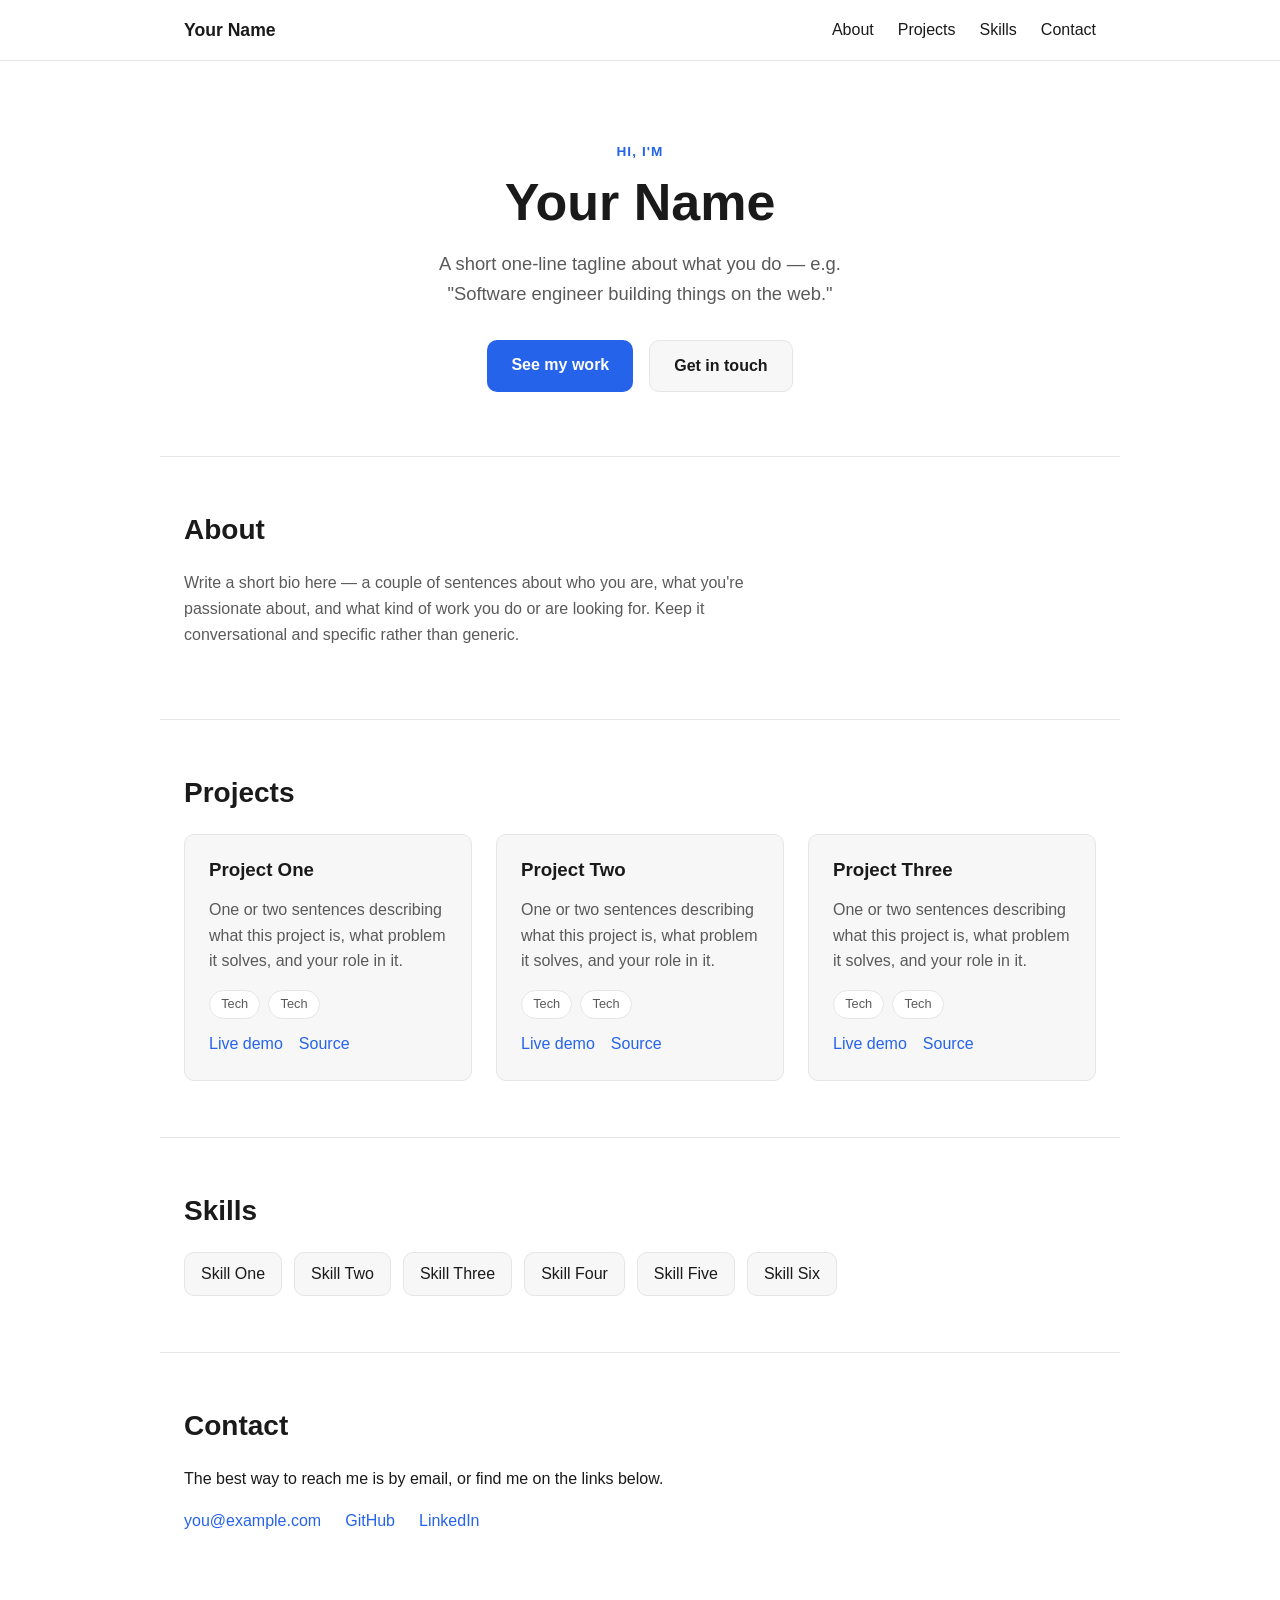
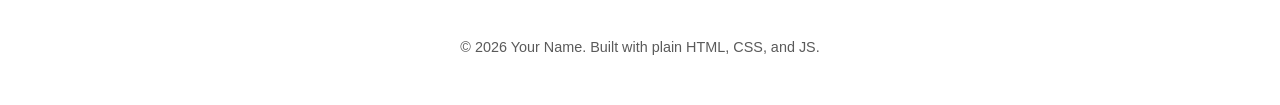
==== index.html @ 6cb765c3 "Initial portfolio site Simple static site with About, Projects, Skills, and Contact sections." ====
<!doctype html>
<html lang="en">
<head>
  <meta charset="UTF-8">
  <meta name="viewport" content="width=device-width, initial-scale=1.0">
  <title>Your Name — Portfolio</title>
  <meta name="description" content="Personal portfolio of Your Name.">
  <link rel="stylesheet" href="styles.css">
</head>
<body>
  <header class="site-header">
    <nav class="nav container">
      <a href="#top" class="nav-brand">Your Name</a>
      <button class="nav-toggle" id="navToggle" aria-label="Toggle navigation" aria-expanded="false">
        <span></span><span></span><span></span>
      </button>
      <ul class="nav-links" id="navLinks">
        <li><a href="#about">About</a></li>
        <li><a href="#projects">Projects</a></li>
        <li><a href="#skills">Skills</a></li>
        <li><a href="#contact">Contact</a></li>
      </ul>
    </nav>
  </header>

  <main>
    <section id="top" class="hero container">
      <div class="hero-content">
        <p class="eyebrow">Hi, I'm</p>
        <h1>Your Name</h1>
        <p class="hero-tagline">A short one-line tagline about what you do — e.g. "Software engineer building things on the web."</p>
        <div class="hero-actions">
          <a href="#projects" class="btn btn-primary">See my work</a>
          <a href="#contact" class="btn btn-secondary">Get in touch</a>
        </div>
      </div>
    </section>

    <section id="about" class="section container">
      <h2 class="section-title">About</h2>
      <div class="about-content">
        <p>
          Write a short bio here — a couple of sentences about who you are, what you're
          passionate about, and what kind of work you do or are looking for. Keep it
          conversational and specific rather than generic.
        </p>
      </div>
    </section>

    <section id="projects" class="section container">
      <h2 class="section-title">Projects</h2>
      <div class="projects-grid">
        <article class="project-card">
          <h3>Project One</h3>
          <p>One or two sentences describing what this project is, what problem it solves, and your role in it.</p>
          <div class="project-tags">
            <span class="tag">Tech</span>
            <span class="tag">Tech</span>
          </div>
          <div class="project-links">
            <a href="#">Live demo</a>
            <a href="#">Source</a>
          </div>
        </article>

        <article class="project-card">
          <h3>Project Two</h3>
          <p>One or two sentences describing what this project is, what problem it solves, and your role in it.</p>
          <div class="project-tags">
            <span class="tag">Tech</span>
            <span class="tag">Tech</span>
          </div>
          <div class="project-links">
            <a href="#">Live demo</a>
            <a href="#">Source</a>
          </div>
        </article>

        <article class="project-card">
          <h3>Project Three</h3>
          <p>One or two sentences describing what this project is, what problem it solves, and your role in it.</p>
          <div class="project-tags">
            <span class="tag">Tech</span>
            <span class="tag">Tech</span>
          </div>
          <div class="project-links">
            <a href="#">Live demo</a>
            <a href="#">Source</a>
          </div>
        </article>
      </div>
    </section>

    <section id="skills" class="section container">
      <h2 class="section-title">Skills</h2>
      <ul class="skills-list">
        <li>Skill One</li>
        <li>Skill Two</li>
        <li>Skill Three</li>
        <li>Skill Four</li>
        <li>Skill Five</li>
        <li>Skill Six</li>
      </ul>
    </section>

    <section id="contact" class="section container">
      <h2 class="section-title">Contact</h2>
      <p>The best way to reach me is by email, or find me on the links below.</p>
      <div class="contact-links">
        <a href="mailto:you@example.com">you@example.com</a>
        <a href="https://github.com/yourhandle" target="_blank" rel="noopener">GitHub</a>
        <a href="https://linkedin.com/in/yourhandle" target="_blank" rel="noopener">LinkedIn</a>
      </div>
    </section>
  </main>

  <footer class="site-footer">
    <div class="container">
      <p>&copy; <span id="year"></span> Your Name. Built with plain HTML, CSS, and JS.</p>
    </div>
  </footer>

  <script src="script.js"></script>
</body>
</html>
---- styles.css ----
:root {
  --color-bg: #ffffff;
  --color-text: #1a1a1a;
  --color-muted: #5a5a5a;
  --color-accent: #2563eb;
  --color-accent-contrast: #ffffff;
  --color-border: #e5e5e5;
  --color-surface: #f7f7f8;
  --max-width: 960px;
  --radius: 10px;
  --font-sans: -apple-system, BlinkMacSystemFont, "Segoe UI", Roboto, Helvetica, Arial, sans-serif;
}

* {
  box-sizing: border-box;
}

html {
  scroll-behavior: smooth;
}

body {
  margin: 0;
  font-family: var(--font-sans);
  color: var(--color-text);
  background: var(--color-bg);
  line-height: 1.6;
}

.container {
  max-width: var(--max-width);
  margin: 0 auto;
  padding: 0 1.5rem;
}

a {
  color: var(--color-accent);
  text-decoration: none;
}

a:hover {
  text-decoration: underline;
}

h1, h2, h3 {
  line-height: 1.2;
  margin: 0 0 0.5rem;
}

/* Header / nav */

.site-header {
  position: sticky;
  top: 0;
  background: rgba(255, 255, 255, 0.9);
  backdrop-filter: saturate(180%) blur(8px);
  border-bottom: 1px solid var(--color-border);
  z-index: 10;
}

.nav {
  display: flex;
  align-items: center;
  justify-content: space-between;
  padding-top: 1rem;
  padding-bottom: 1rem;
}

.nav-brand {
  font-weight: 700;
  font-size: 1.1rem;
  color: var(--color-text);
  text-decoration: none;
}

.nav-links {
  display: flex;
  gap: 1.5rem;
  list-style: none;
  margin: 0;
  padding: 0;
}

.nav-links a {
  color: var(--color-text);
  font-weight: 500;
}

.nav-toggle {
  display: none;
  flex-direction: column;
  gap: 4px;
  background: none;
  border: none;
  cursor: pointer;
  padding: 0.5rem;
}

.nav-toggle span {
  width: 22px;
  height: 2px;
  background: var(--color-text);
  display: block;
}

/* Hero */

.hero {
  padding: 5rem 1.5rem 4rem;
  text-align: center;
}

.eyebrow {
  color: var(--color-accent);
  font-weight: 600;
  text-transform: uppercase;
  letter-spacing: 0.08em;
  font-size: 0.85rem;
  margin: 0 0 0.5rem;
}

.hero h1 {
  font-size: clamp(2.25rem, 5vw, 3.25rem);
}

.hero-tagline {
  color: var(--color-muted);
  font-size: 1.15rem;
  max-width: 40ch;
  margin: 1rem auto 2rem;
}

.hero-actions {
  display: flex;
  gap: 1rem;
  justify-content: center;
  flex-wrap: wrap;
}

.btn {
  display: inline-block;
  padding: 0.75rem 1.5rem;
  border-radius: var(--radius);
  font-weight: 600;
  text-decoration: none;
}

.btn:hover {
  text-decoration: none;
  opacity: 0.9;
}

.btn-primary {
  background: var(--color-accent);
  color: var(--color-accent-contrast);
}

.btn-secondary {
  background: var(--color-surface);
  color: var(--color-text);
  border: 1px solid var(--color-border);
}

/* Sections */

.section {
  padding: 3.5rem 1.5rem;
  border-top: 1px solid var(--color-border);
}

.section-title {
  font-size: 1.75rem;
  margin-bottom: 1.5rem;
}

.about-content p {
  color: var(--color-muted);
  max-width: 65ch;
}

/* Projects */

.projects-grid {
  display: grid;
  grid-template-columns: repeat(auto-fit, minmax(260px, 1fr));
  gap: 1.5rem;
}

.project-card {
  background: var(--color-surface);
  border: 1px solid var(--color-border);
  border-radius: var(--radius);
  padding: 1.5rem;
}

.project-card p {
  color: var(--color-muted);
}

.project-tags {
  display: flex;
  gap: 0.5rem;
  flex-wrap: wrap;
  margin: 0.75rem 0;
}

.tag {
  background: var(--color-bg);
  border: 1px solid var(--color-border);
  border-radius: 999px;
  padding: 0.2rem 0.7rem;
  font-size: 0.8rem;
  color: var(--color-muted);
}

.project-links {
  display: flex;
  gap: 1rem;
  margin-top: 0.75rem;
}

/* Skills */

.skills-list {
  display: flex;
  flex-wrap: wrap;
  gap: 0.75rem;
  list-style: none;
  padding: 0;
  margin: 0;
}

.skills-list li {
  background: var(--color-surface);
  border: 1px solid var(--color-border);
  border-radius: var(--radius);
  padding: 0.5rem 1rem;
  font-weight: 500;
}

/* Contact */

.contact-links {
  display: flex;
  gap: 1.5rem;
  flex-wrap: wrap;
  margin-top: 1rem;
  font-weight: 500;
}

/* Footer */

.site-footer {
  padding: 2rem 1.5rem;
  text-align: center;
  color: var(--color-muted);
  font-size: 0.9rem;
}

/* Responsive nav */

@media (max-width: 640px) {
  .nav-toggle {
    display: flex;
  }

  .nav-links {
    position: absolute;
    top: 100%;
    left: 0;
    right: 0;
    background: var(--color-bg);
    border-bottom: 1px solid var(--color-border);
    flex-direction: column;
    padding: 1rem 1.5rem;
    gap: 1rem;
    display: none;
  }

  .nav-links.open {
    display: flex;
  }
}
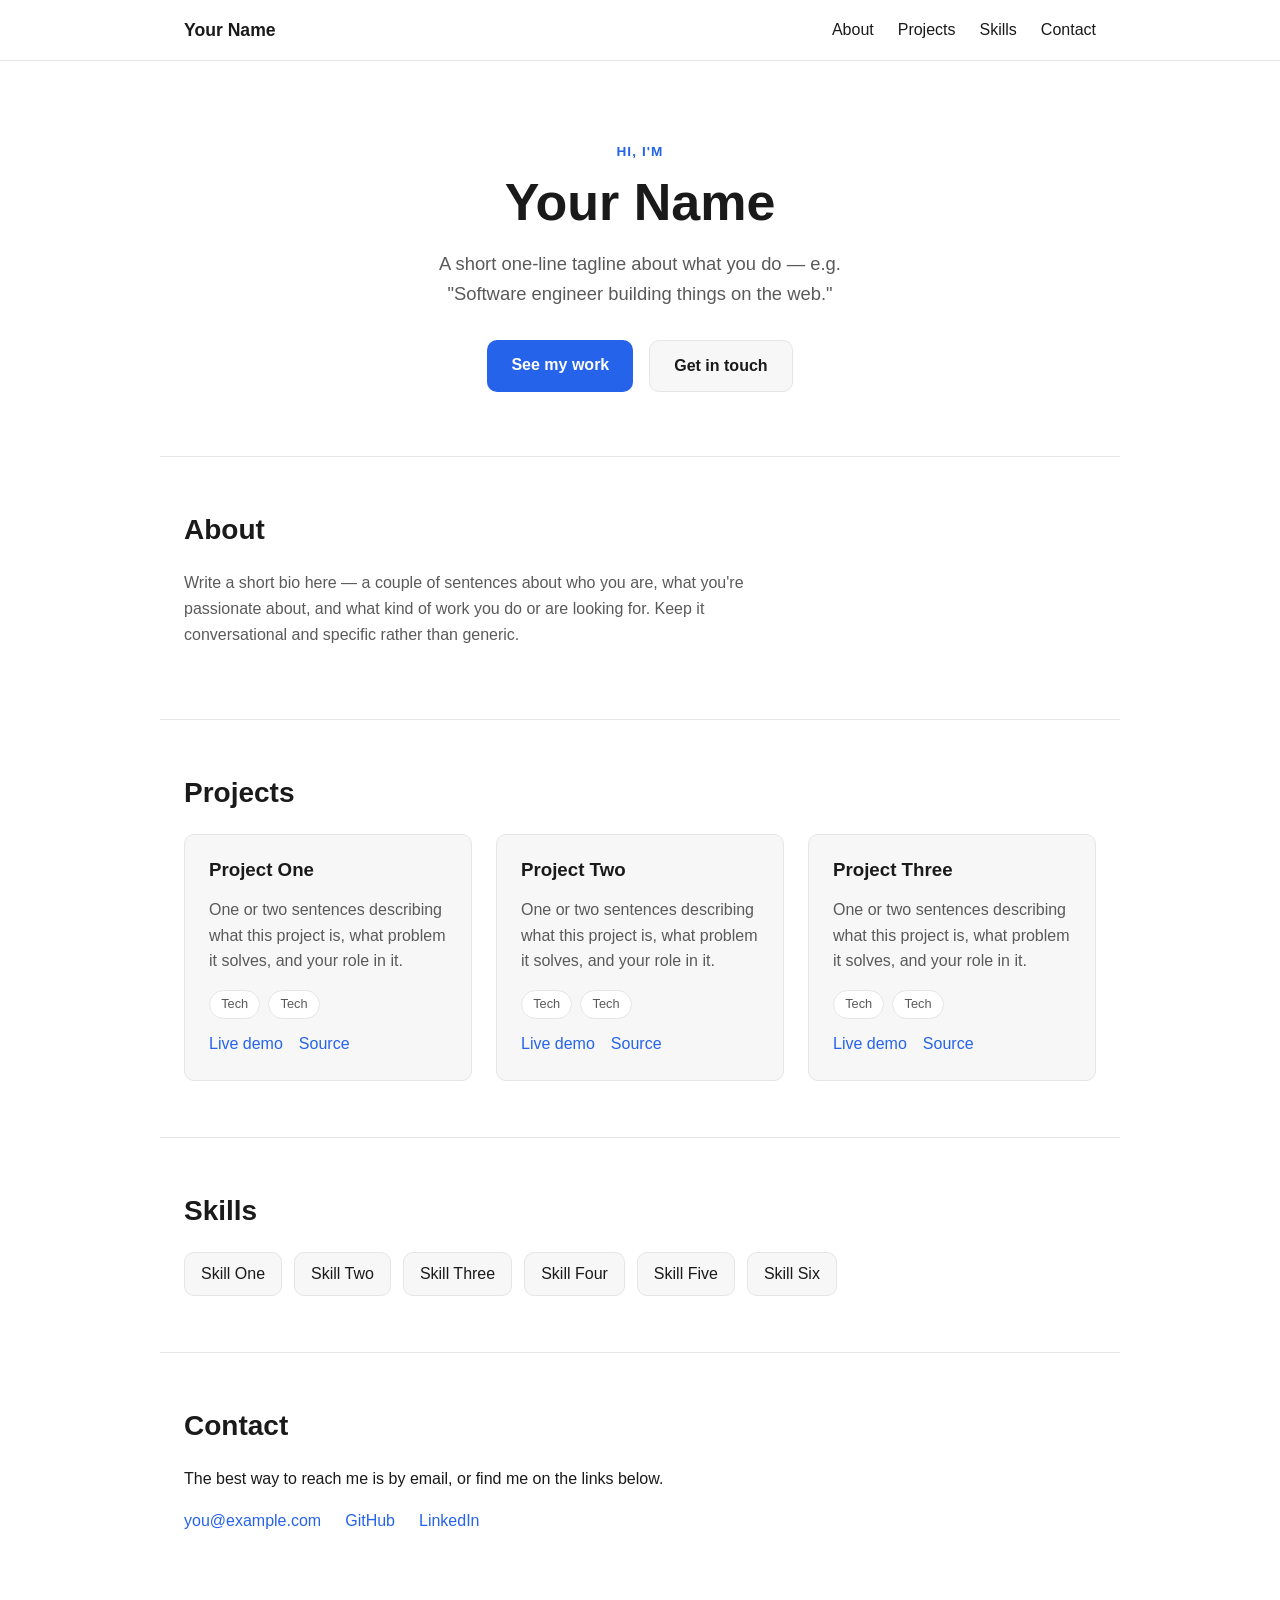
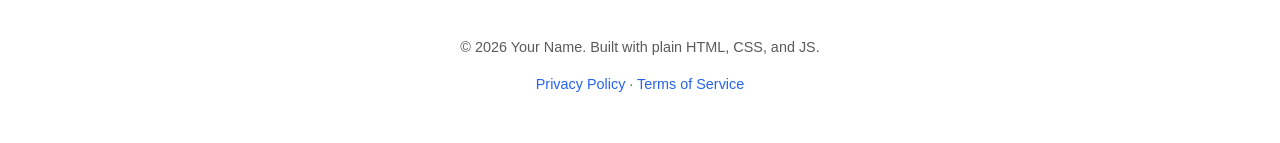
==== commit 35860d15: "Add privacy policy and terms of service pages Needed for Google OAuth sensitive-scope verification f" ====
--- a/index.html
+++ b/index.html
@@ -117,6 +117,7 @@
   <footer class="site-footer">
     <div class="container">
       <p>&copy; <span id="year"></span> Your Name. Built with plain HTML, CSS, and JS.</p>
+      <p><a href="privacy.html">Privacy Policy</a> &middot; <a href="terms.html">Terms of Service</a></p>
     </div>
   </footer>
 
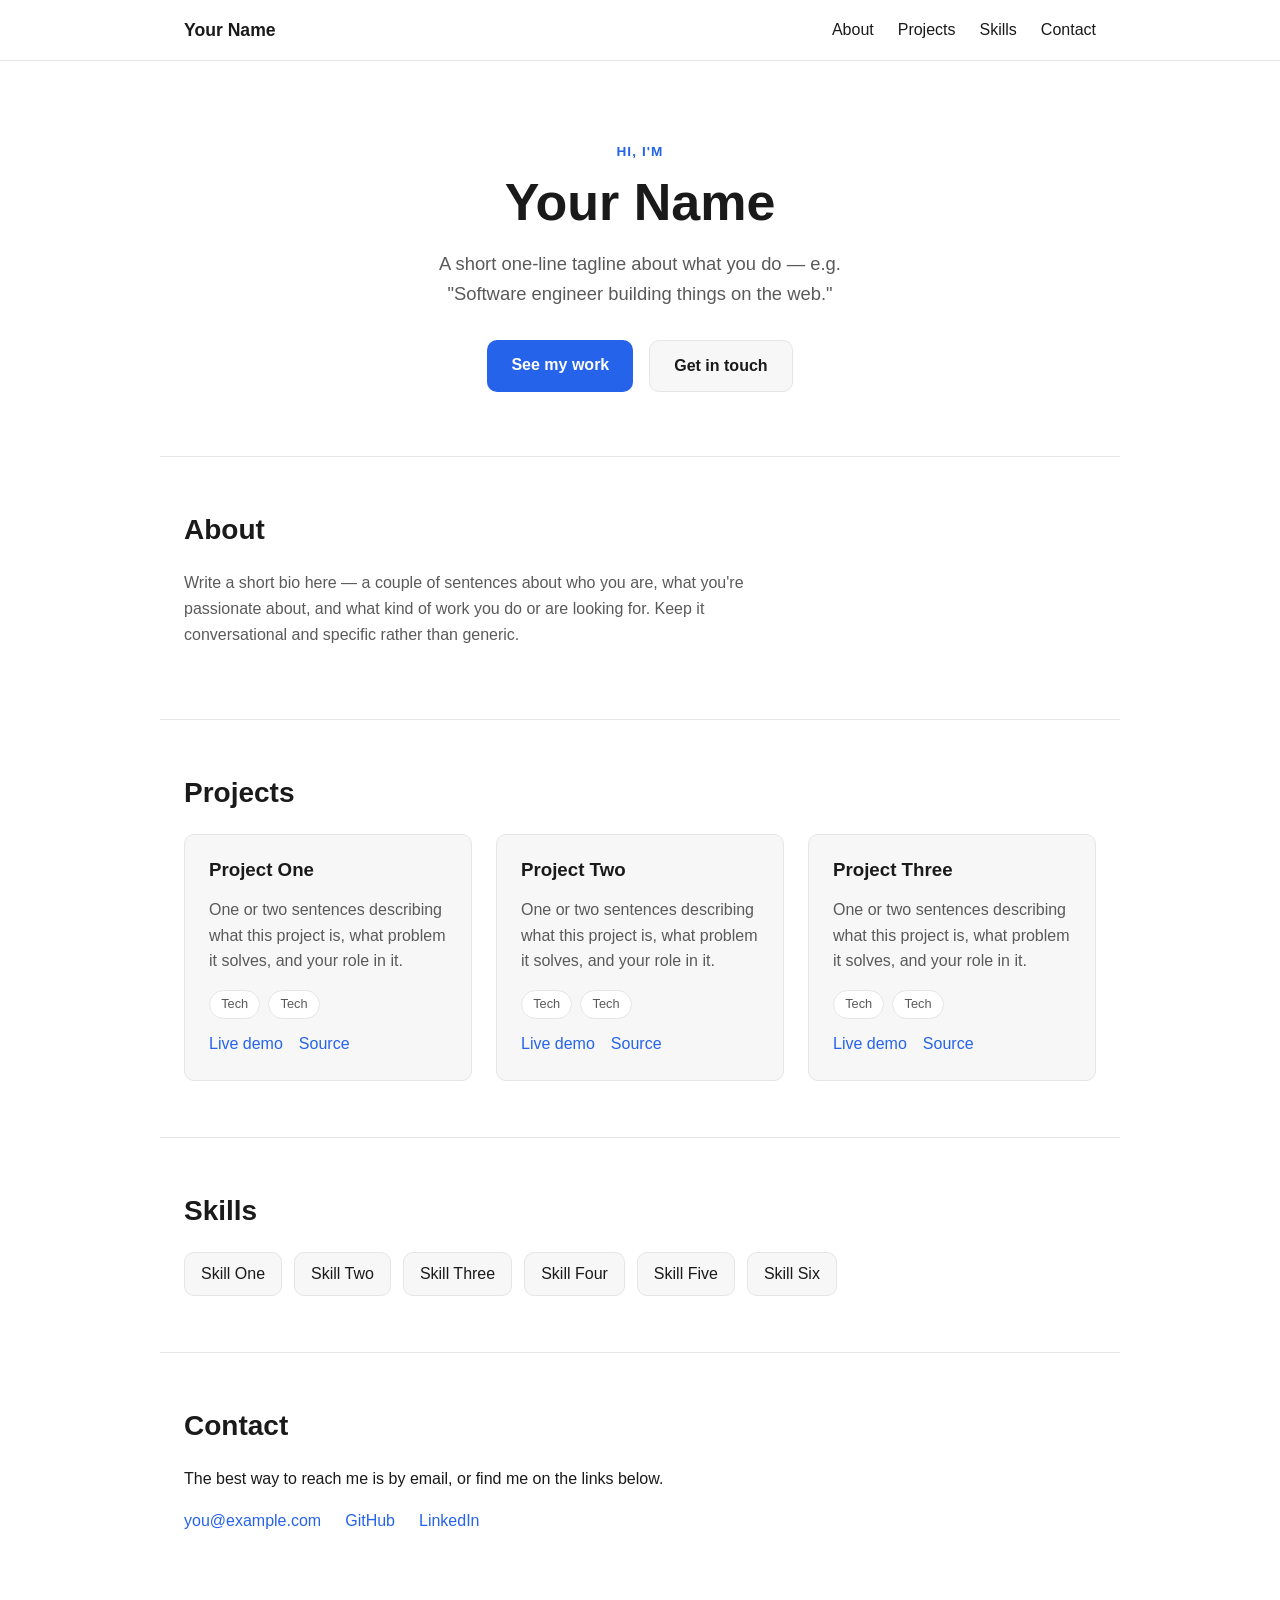
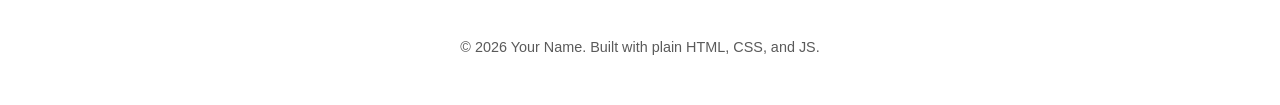
==== commit b70f000d: "Revert "Add privacy policy and terms of service pages" This reverts commit 35860d156331853c50202506d" ====
--- a/index.html
+++ b/index.html
@@ -117,7 +117,6 @@
   <footer class="site-footer">
     <div class="container">
       <p>&copy; <span id="year"></span> Your Name. Built with plain HTML, CSS, and JS.</p>
-      <p><a href="privacy.html">Privacy Policy</a> &middot; <a href="terms.html">Terms of Service</a></p>
     </div>
   </footer>
 
